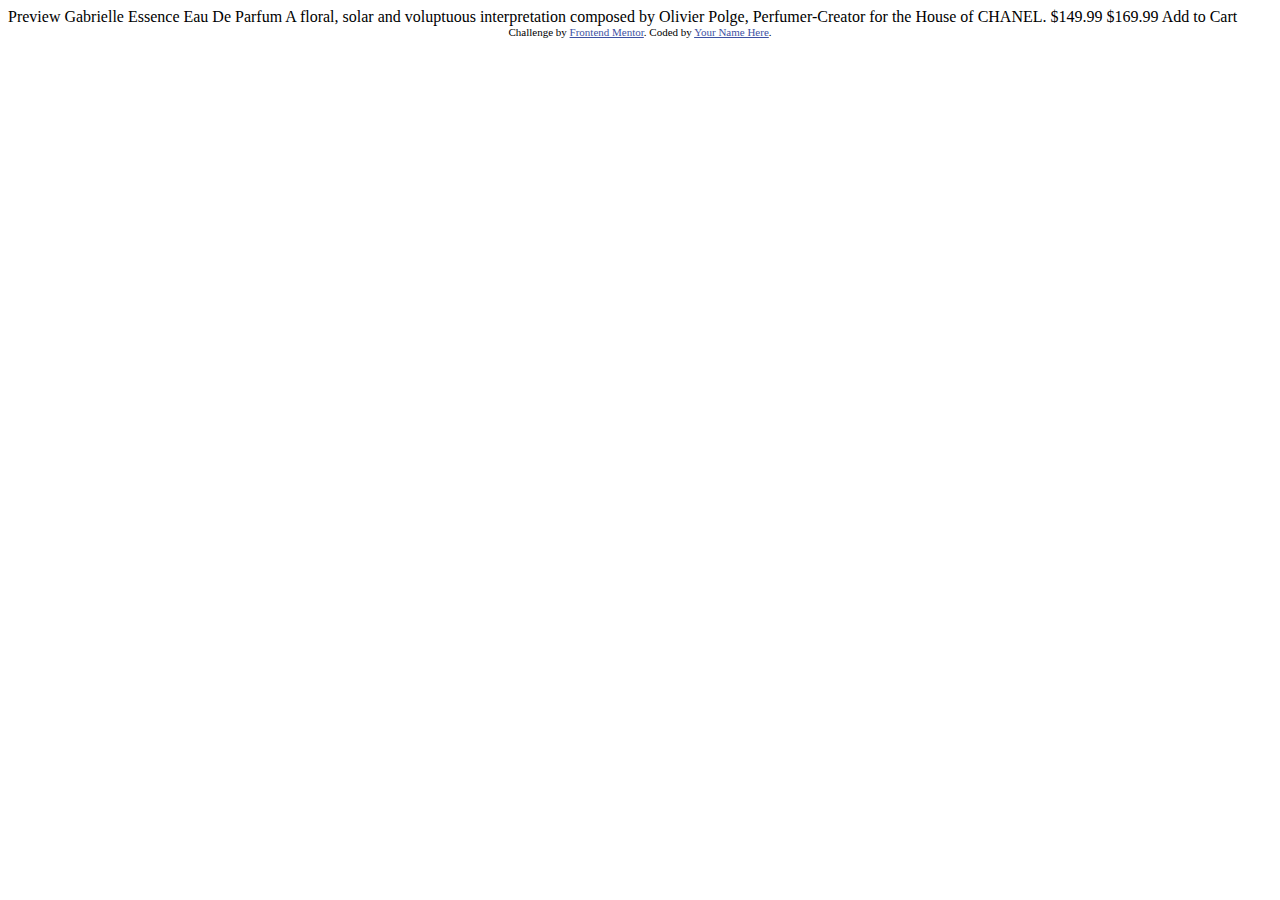
==== project-1/index.html @ c22fe89f "Moved files" ====
<!DOCTYPE html>
<html lang="en">
<head>
  <meta charset="UTF-8">
  <meta name="viewport" content="width=device-width, initial-scale=1.0"> <!-- displays site properly based on user's device -->

  <link rel="icon" type="image/png" sizes="32x32" href="./images/favicon-32x32.png">
  
  <title>Frontend Mentor | Product preview card component</title>

  <!-- Feel free to remove these styles or customise in your own stylesheet 👍 -->
  <style>
    .attribution { font-size: 11px; text-align: center; }
    .attribution a { color: hsl(228, 45%, 44%); }
  </style>
</head>
<body>

  Preview

  Gabrielle Essence Eau De Parfum

  A floral, solar and voluptuous interpretation composed by Olivier Polge, 
  Perfumer-Creator for the House of CHANEL.

  $149.99
  $169.99

  Add to Cart
  
  <div class="attribution">
    Challenge by <a href="https://www.frontendmentor.io?ref=challenge" target="_blank">Frontend Mentor</a>. 
    Coded by <a href="#">Your Name Here</a>.
  </div>
</body>
</html>
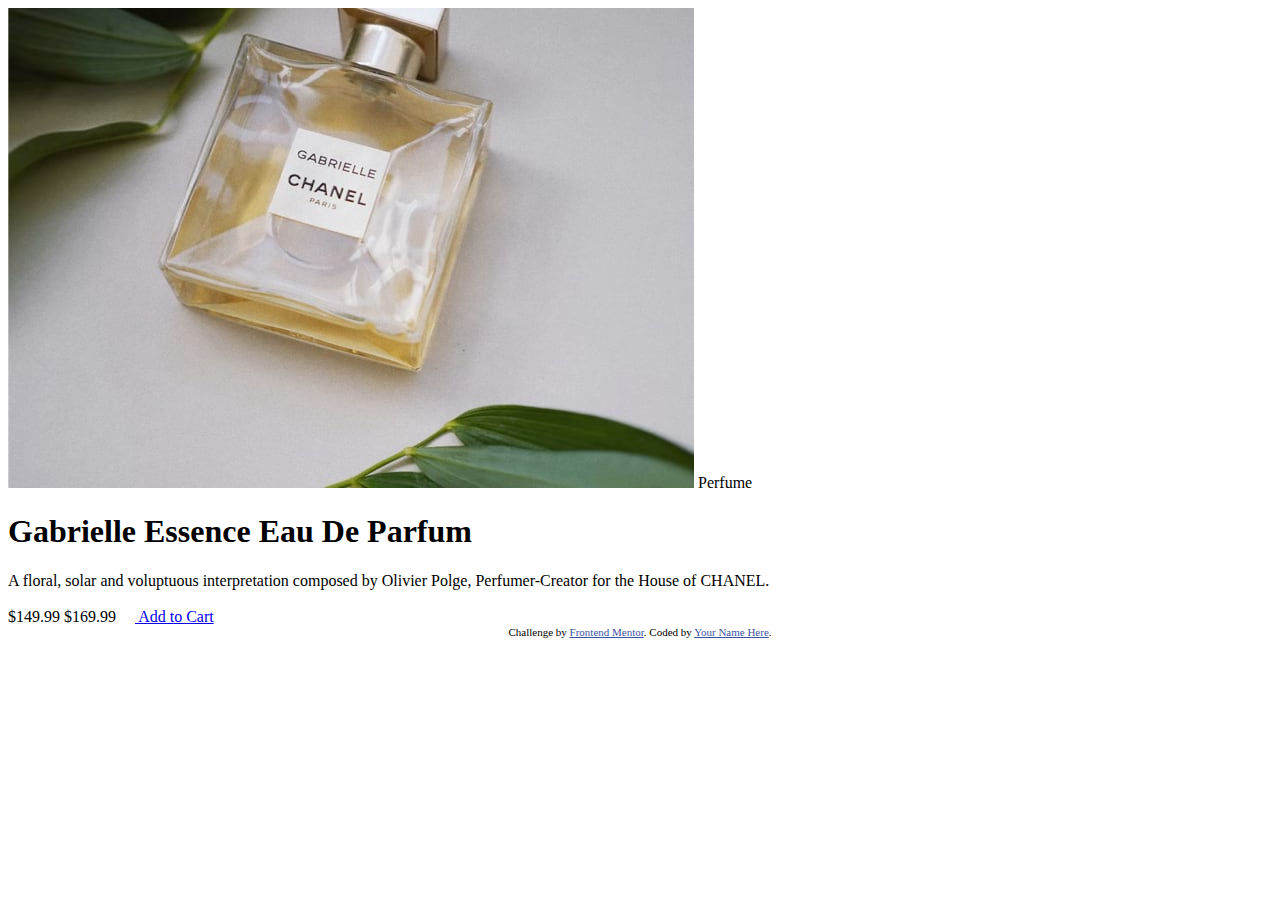
==== commit f30d8525: "Initial semantic structure" ====
--- a/project-1/index.html
+++ b/project-1/index.html
@@ -16,17 +16,28 @@
 </head>
 <body>
 
-  Preview
+  <div class="container">
 
-  Gabrielle Essence Eau De Parfum
+    <header>
+      <img src="images/image-product-mobile.jpg" alt="product thumbnail" class="product">
+      
+      <span class="category">Perfume</span>
+      <h1>Gabrielle Essence Eau De Parfum</h1>
+    </header>
 
-  A floral, solar and voluptuous interpretation composed by Olivier Polge, 
-  Perfumer-Creator for the House of CHANEL.
+    <section class="product-info">
+      <p class="description">A floral, solar and voluptuous interpretation composed by Olivier Polge, 
+        Perfumer-Creator for the House of CHANEL.</p>
+      
+      <span class="current-price">$149.99</span>
+      <span class="retail-price">$169.99</span>
+      <a href="#" class="add-to-cart">
+        <img src="images/icon-cart.svg" alt="" class="cart-icon">
+        <span>Add to Cart</span>
+      </a>
+    </section>
 
-  $149.99
-  $169.99
-
-  Add to Cart
+  </div>
   
   <div class="attribution">
     Challenge by <a href="https://www.frontendmentor.io?ref=challenge" target="_blank">Frontend Mentor</a>. 
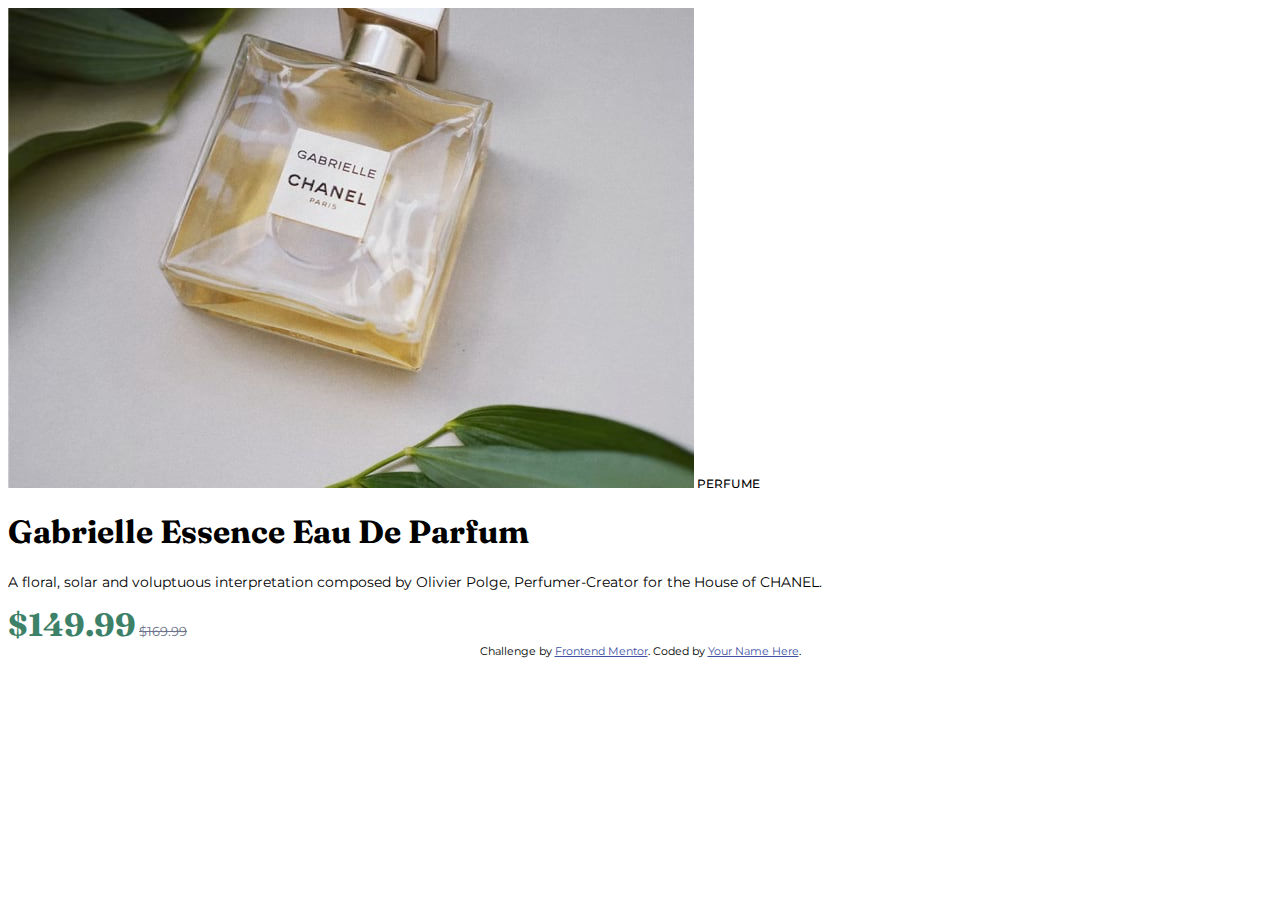
==== commit b51925ab: "Set typography" ====
--- a/project-1/index.html
+++ b/project-1/index.html
@@ -6,6 +6,12 @@
 
   <link rel="icon" type="image/png" sizes="32x32" href="./images/favicon-32x32.png">
   
+  <link rel="preconnect" href="https://fonts.googleapis.com">
+  <link rel="preconnect" href="https://fonts.gstatic.com" crossorigin>
+  
+  <link href="https://fonts.googleapis.com/css2?family=Fraunces:opsz,wght@9..144,500;9..144,700&family=Montserrat:ital,wght@0,500;0,700;1,500;1,700&display=swap" rel="stylesheet">
+  
+  <link rel="stylesheet" href="main.css">
   <title>Frontend Mentor | Product preview card component</title>
 
   <!-- Feel free to remove these styles or customise in your own stylesheet 👍 -->
@@ -22,13 +28,12 @@
       <img src="images/image-product-mobile.jpg" alt="product thumbnail" class="product">
       
       <span class="category">Perfume</span>
-      <h1>Gabrielle Essence Eau De Parfum</h1>
+      <h1 class="product-title">Gabrielle Essence Eau De Parfum</h1>
     </header>
 
     <section class="product-info">
       <p class="description">A floral, solar and voluptuous interpretation composed by Olivier Polge, 
         Perfumer-Creator for the House of CHANEL.</p>
-      
       <span class="current-price">$149.99</span>
       <span class="retail-price">$169.99</span>
       <a href="#" class="add-to-cart">
--- a/project-1/main.css
+++ b/project-1/main.css
@@ -0,0 +1,46 @@
+/*
+
+Fonts for use
+
+font-family: 'Fraunces', serif;
+font-family: 'Montserrat', sans-serif;
+*/
+html {
+    font-size:62.5%;
+}
+
+/* Typography */
+body {
+    font-family: 'Montserrat', sans-serif;
+}
+h1.product-title {
+    font-family: 'Fraunces', serif;
+    font-size: 3.2rem;
+    font-weight: bold;
+}
+span.category {
+    font-size: 1.2rem;
+    font-weight: 500;
+    text-transform: uppercase;
+}
+p.description {
+    font-size: 1.4rem;
+}
+span.current-price {
+    font-family: 'Fraunces', serif;
+    font-weight: bold;
+    font-size: 3.2rem;
+    color: #3D8168;
+}
+span.retail-price {
+    font-family: 'Montserrat', sans-serif;
+    font-size: 1.3rem;
+    text-decoration: line-through;
+    color: #6C7289;
+}
+a.add-to-cart {
+    font-family: 'Montserrat', sans-serif;
+    font-size: 1.4rem;
+    font-weight: bold;
+    color: #fff;
+}
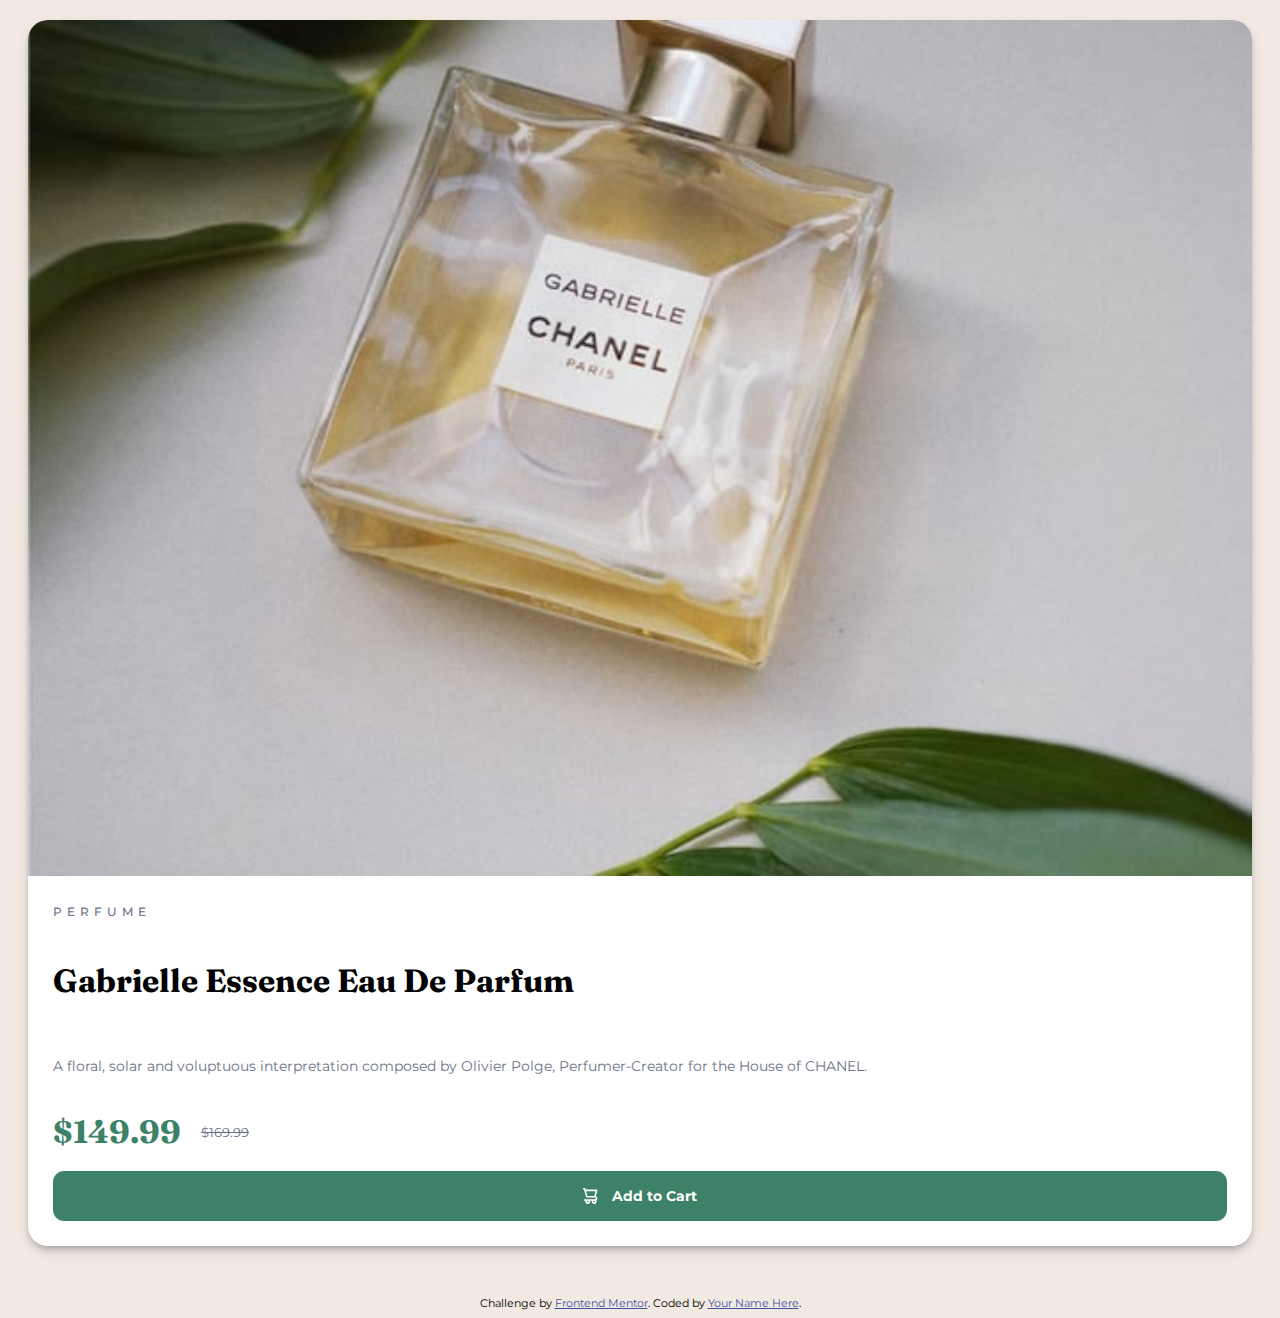
==== commit 0f904e8f: "Layout styling for all elements" ====
--- a/project-1/index.html
+++ b/project-1/index.html
@@ -16,7 +16,7 @@
 
   <!-- Feel free to remove these styles or customise in your own stylesheet 👍 -->
   <style>
-    .attribution { font-size: 11px; text-align: center; }
+    .attribution { font-size: 11px; text-align: center; margin-top: auto;}
     .attribution a { color: hsl(228, 45%, 44%); }
   </style>
 </head>
@@ -26,16 +26,18 @@
 
     <header>
       <img src="images/image-product-mobile.jpg" alt="product thumbnail" class="product">
-      
-      <span class="category">Perfume</span>
-      <h1 class="product-title">Gabrielle Essence Eau De Parfum</h1>
     </header>
 
     <section class="product-info">
+      <span class="category">Perfume</span>
+      <h1 class="product-title">Gabrielle Essence Eau De Parfum</h1>
+
       <p class="description">A floral, solar and voluptuous interpretation composed by Olivier Polge, 
         Perfumer-Creator for the House of CHANEL.</p>
-      <span class="current-price">$149.99</span>
-      <span class="retail-price">$169.99</span>
+      <div class="price">
+        <span class="current-price">$149.99</span>
+        <span class="retail-price">$169.99</span>
+      </div>
       <a href="#" class="add-to-cart">
         <img src="images/icon-cart.svg" alt="" class="cart-icon">
         <span>Add to Cart</span>
--- a/project-1/main.css
+++ b/project-1/main.css
@@ -22,9 +22,13 @@
     font-size: 1.2rem;
     font-weight: 500;
     text-transform: uppercase;
+    color: #6C7289;
+    letter-spacing: .5rem;
 }
 p.description {
     font-size: 1.4rem;
+    color: #6C7289;
+    line-height: 2.3rem;
 }
 span.current-price {
     font-family: 'Fraunces', serif;
@@ -43,4 +47,57 @@
     font-size: 1.4rem;
     font-weight: bold;
     color: #fff;
+    text-decoration: none;
+    box-shadow: none;
+    transition: all .2s ease-in-out;
 }
+a.add-to-cart:hover {
+    background: #1A4032;
+    box-shadow: rgba(50, 50, 93, 0.25) 0px 6px 12px -2px, rgba(0, 0, 0, 0.3) 0px 3px 7px -3px;
+}
+
+/* Block Colors */
+body {
+    background-color: #F2EAE2;
+}
+.container {
+    background-color: #fff;
+    box-shadow: rgba(50, 50, 93, 0.25) 0px 6px 12px -2px, rgba(0, 0, 0, 0.3) 0px 3px 7px -3px;
+}
+.add-to-cart {
+    background-color:#3D8168;
+}
+
+/* Button Formatting */
+.add-to-cart {
+    display: flex;
+    flex-direction: row;
+    align-items: center;
+    justify-content: center;
+    border-radius: .8em;
+    height: 5rem;
+    gap: 1em;
+}
+
+/* Layout */
+.container {
+    border-radius: 2em;
+    display: flex;
+    flex-direction: column;  
+    margin: 2rem 2rem 5rem 2rem;
+}
+img.product {
+    border-radius: 2rem 2rem 0 0 ;
+    width: 100%;   
+}
+.product-info {
+    padding: 2.5rem;
+    display: flex;
+    flex-direction: column;
+    gap: 2rem;
+}
+.price {
+    display: flex;
+    align-items: center;
+    gap: 2rem;
+}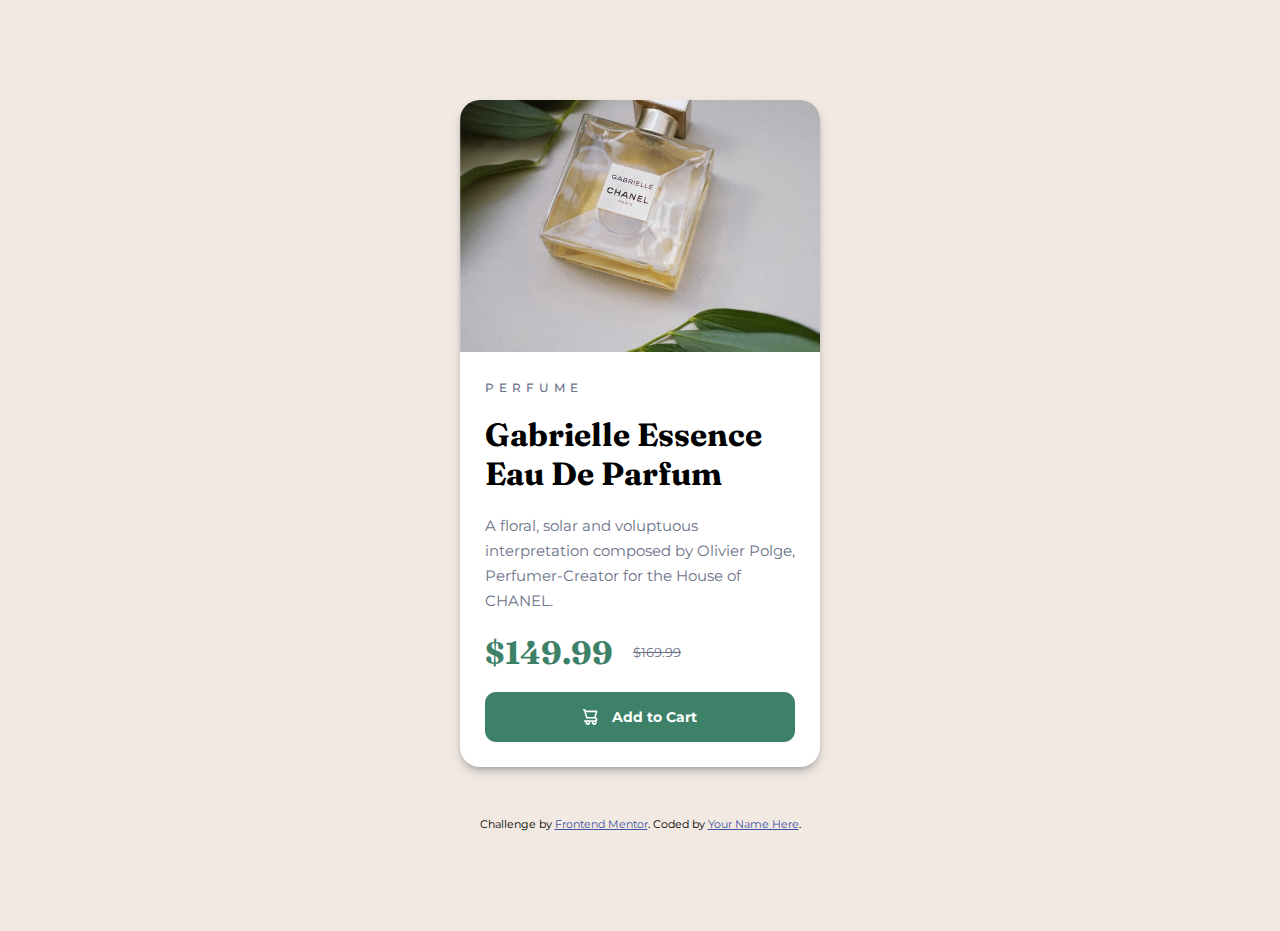
==== commit c07519ea: "Mobile design complete" ====
--- a/project-1/index.html
+++ b/project-1/index.html
@@ -25,7 +25,8 @@
   <div class="container">
 
     <header>
-      <img src="images/image-product-mobile.jpg" alt="product thumbnail" class="product">
+      <img src="images/image-product-mobile.jpg" alt="product thumbnail" class="product-landscape">
+      <img src="images/image-product-desktop.jpg" alt="product thumbnail" class="product-portrait">
     </header>
 
     <section class="product-info">
--- a/project-1/main.css
+++ b/project-1/main.css
@@ -17,6 +17,7 @@
     font-family: 'Fraunces', serif;
     font-size: 3.2rem;
     font-weight: bold;
+    margin: 0;
 }
 span.category {
     font-size: 1.2rem;
@@ -26,9 +27,10 @@
     letter-spacing: .5rem;
 }
 p.description {
-    font-size: 1.4rem;
+    font-size: 1.5rem;
     color: #6C7289;
-    line-height: 2.3rem;
+    line-height: 2.5rem;
+    margin: 0;
 }
 span.current-price {
     font-family: 'Fraunces', serif;
@@ -80,13 +82,18 @@
 }
 
 /* Layout */
+body {
+    margin: 10rem 0;
+}
 .container {
     border-radius: 2em;
     display: flex;
-    flex-direction: column;  
-    margin: 2rem 2rem 5rem 2rem;
+    flex-direction: column; 
+    max-width: 360px;
+    margin: 0 auto;
+    margin-bottom: 5rem !important; 
 }
-img.product {
+img.product-landscape {
     border-radius: 2rem 2rem 0 0 ;
     width: 100%;   
 }
@@ -100,4 +107,11 @@
     display: flex;
     align-items: center;
     gap: 2rem;
+}
+img.product-portrait {
+    display: none;
+}
+
+@media screen and (min-width: ) {
+    
 }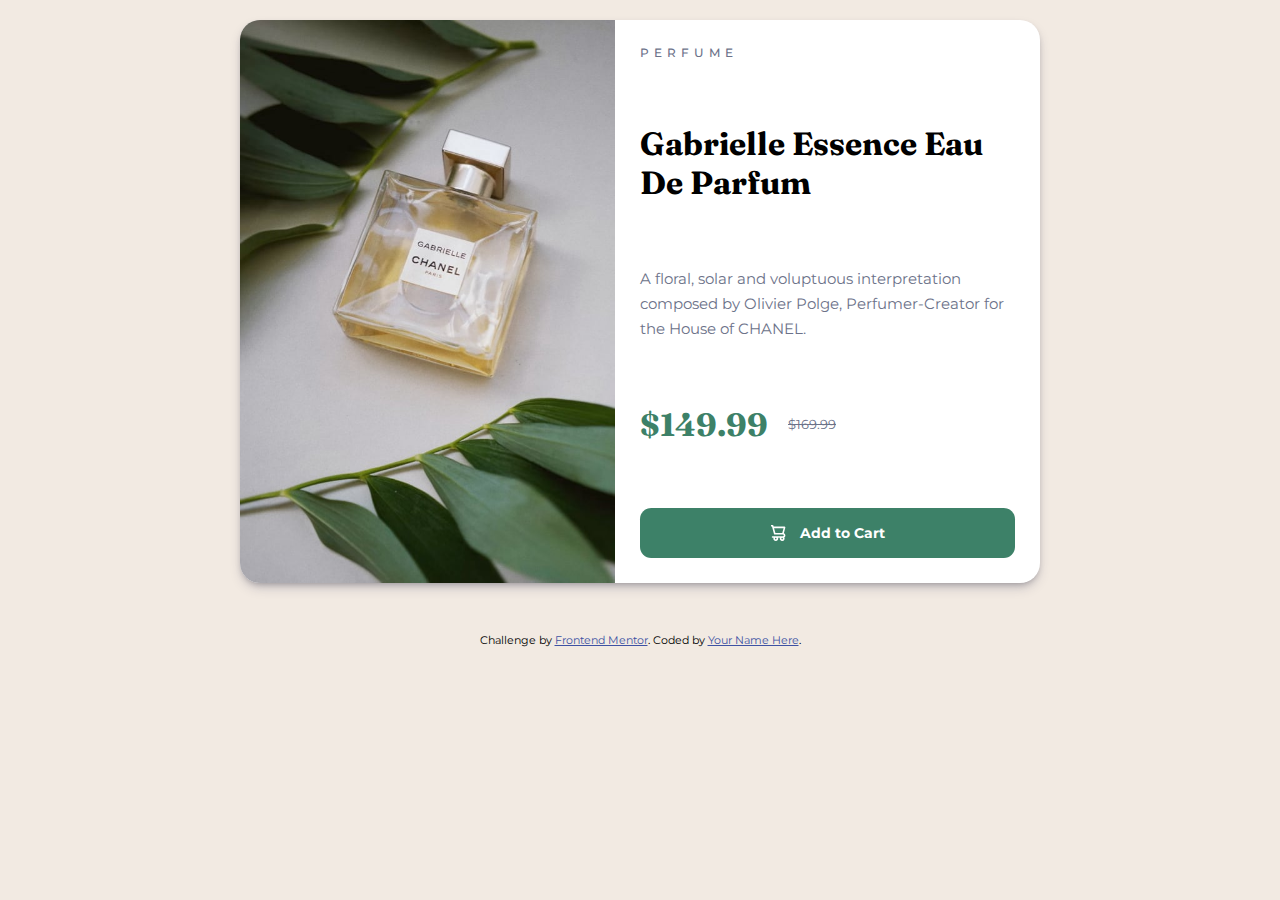
==== commit 1b9a95d0: "Final design submission" ====
--- a/project-1/index.html
+++ b/project-1/index.html
@@ -25,8 +25,7 @@
   <div class="container">
 
     <header>
-      <img src="images/image-product-mobile.jpg" alt="product thumbnail" class="product-landscape">
-      <img src="images/image-product-desktop.jpg" alt="product thumbnail" class="product-portrait">
+      <img src="images/image-product-desktop.jpg" alt="Photo of perfume bottle" class="">
     </header>
 
     <section class="product-info">
--- a/project-1/main.css
+++ b/project-1/main.css
@@ -1,10 +1,3 @@
-/*
-
-Fonts for use
-
-font-family: 'Fraunces', serif;
-font-family: 'Montserrat', sans-serif;
-*/
 html {
     font-size:62.5%;
 }
@@ -83,20 +76,30 @@
 
 /* Layout */
 body {
-    margin: 10rem 0;
+    margin: 2em;
 }
 .container {
     border-radius: 2em;
     display: flex;
     flex-direction: column; 
-    max-width: 360px;
     margin: 0 auto;
     margin-bottom: 5rem !important; 
 }
-img.product-landscape {
-    border-radius: 2rem 2rem 0 0 ;
-    width: 100%;   
+header {
+    height: 240px;
+    border-radius: 2rem 2rem 0 0;
+    display: flex;
+    flex-wrap: wrap;
+    height: 240px;
+    object-fit: cover;
+    overflow: hidden;
 }
+header img {
+    width: 100%;
+    position: relative;
+    top: -65%;
+}
+
 .product-info {
     padding: 2.5rem;
     display: flex;
@@ -108,10 +111,22 @@
     align-items: center;
     gap: 2rem;
 }
-img.product-portrait {
-    display: none;
+
+@media screen and (min-width: 650px ) {
+    .container {
+        flex-direction: row;
+        max-width: 800px;
+    }
+    header {
+        border-radius: 2rem 0 0 2rem;
+        flex-basis:50%;
+        height: 100%;
+    }
+    header img {
+    }
+    .product-info {
+        flex-basis: 50%;
+        justify-content: space-between;
+    }
+
 }
-
-@media screen and (min-width: ) {
-    
-}